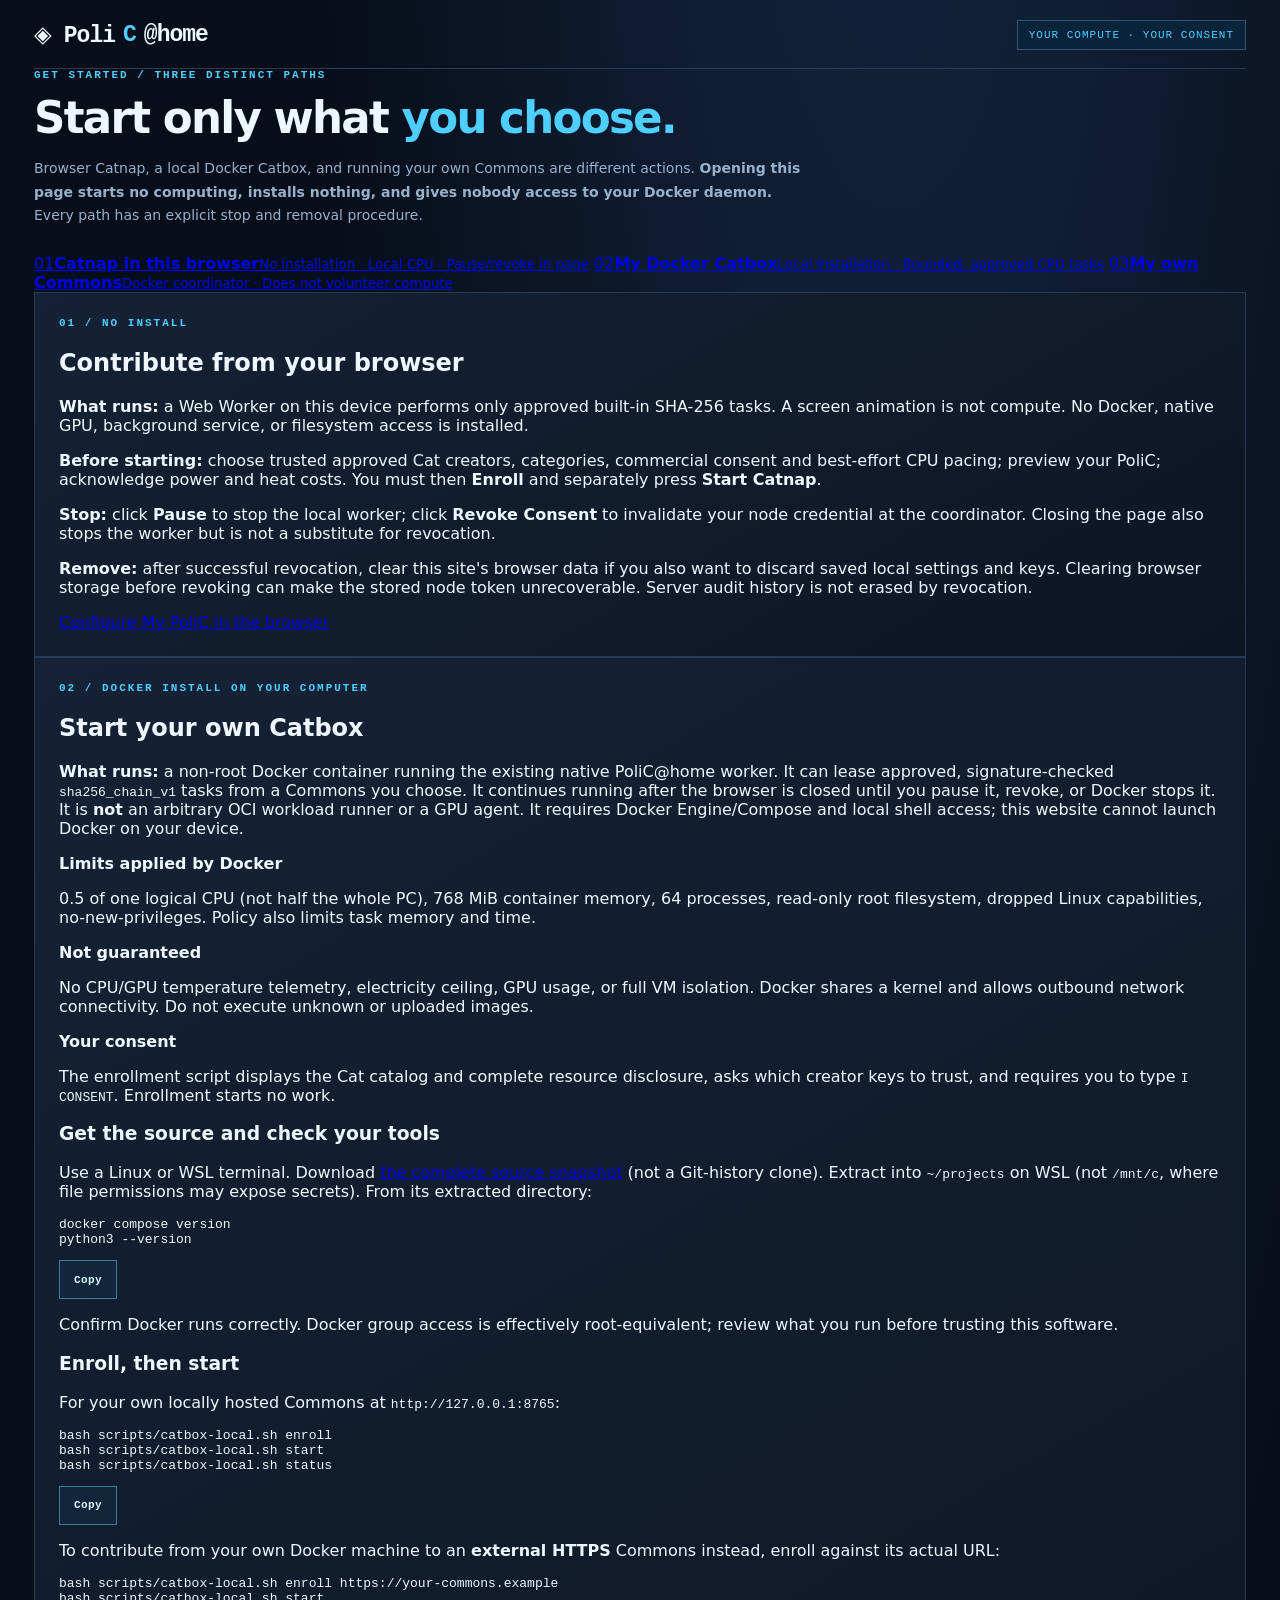
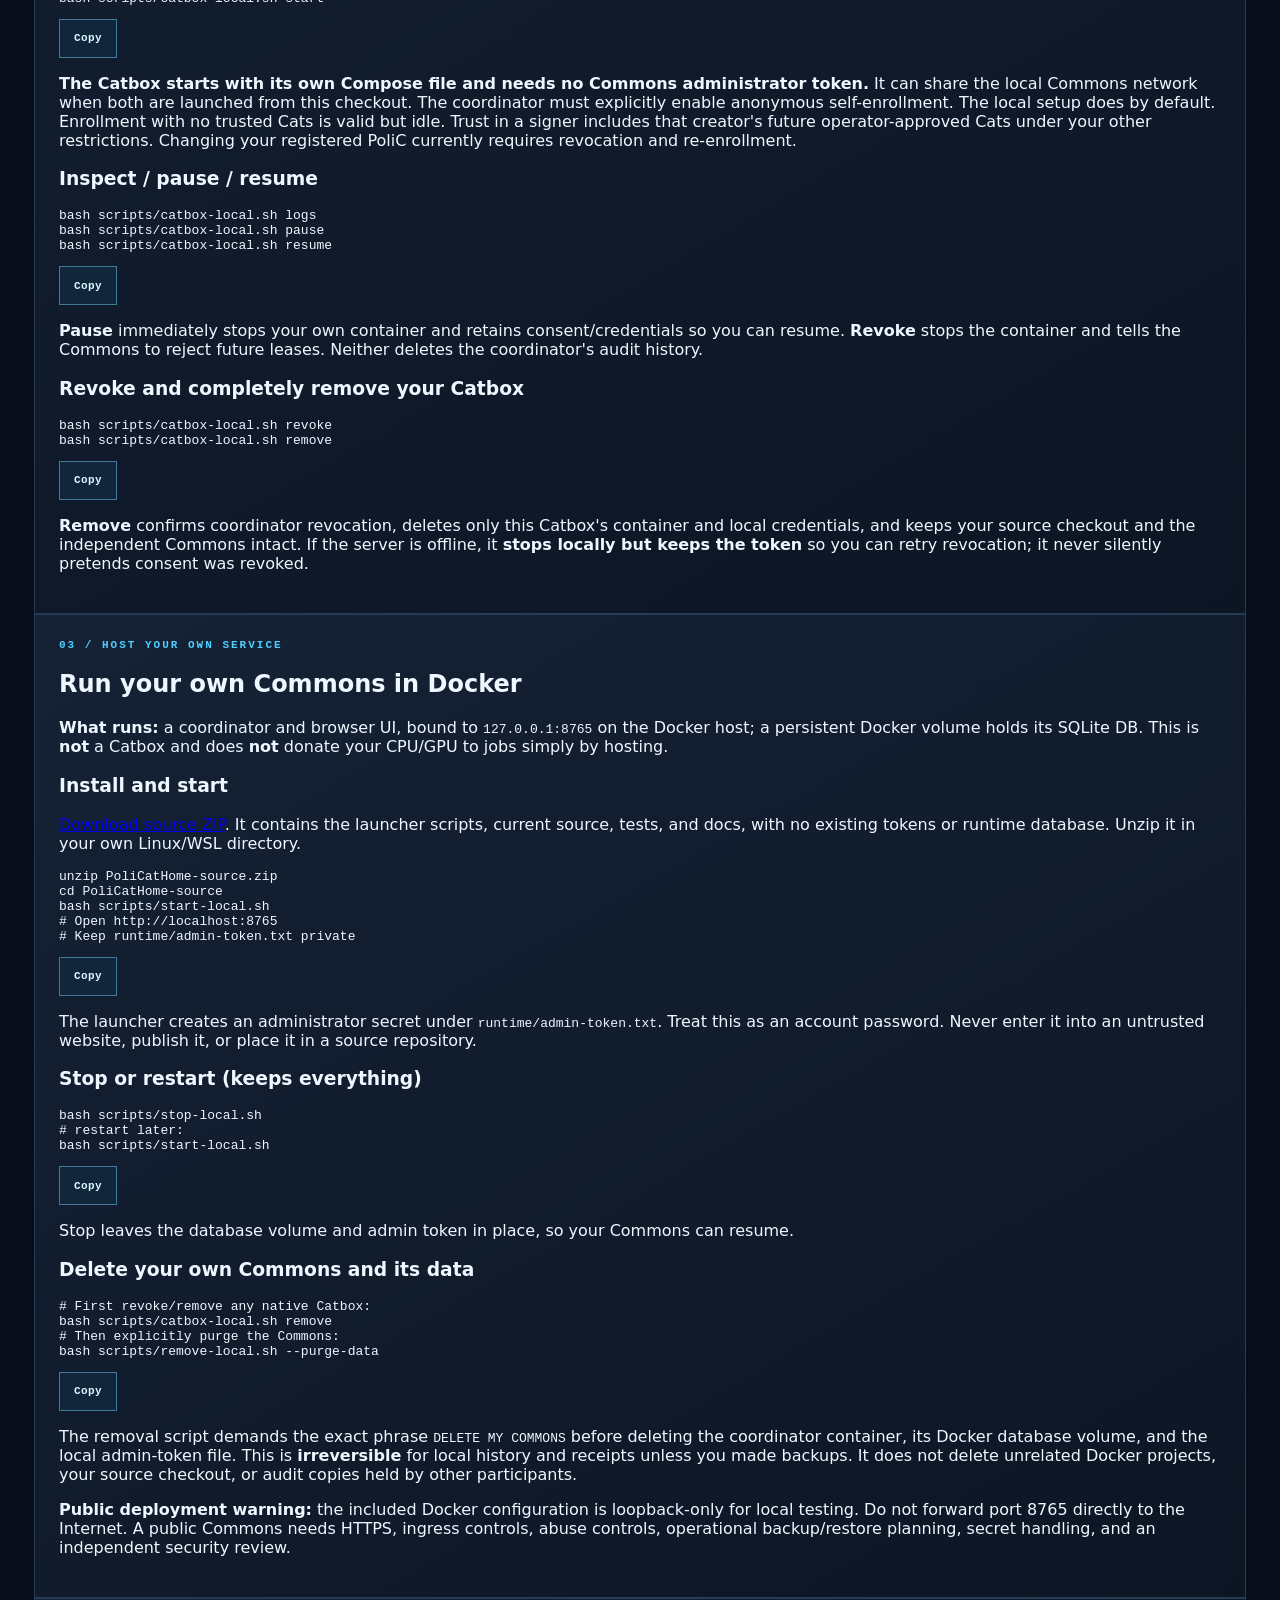
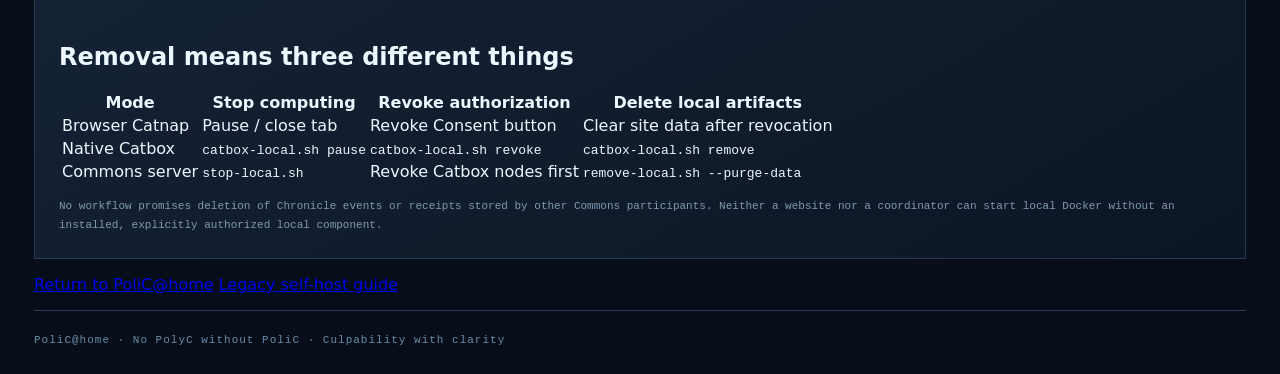
==== polyc/web/participate.html @ c17ad718 "lowering implementation bar and fluid transition from client to host" ====
<!doctype html>
<html lang="en"><head><meta charset="utf-8"><meta name="viewport" content="width=device-width,initial-scale=1">
<title>PoliC@home · Start, stop, and remove</title><link rel="stylesheet" href="/web/style.css"><script defer src="/web/guide.js"></script></head>
<body><div class="app-shell"><header class="masthead"><a href="/" class="brand">◈ Poli<span class="accent">C</span>@home</a><span class="tag">YOUR COMPUTE · YOUR CONSENT</span></header>
<main class="guide">
<div class="eyebrow">GET STARTED / THREE DISTINCT PATHS</div>
<h1>Start only what <em>you choose.</em></h1>
<p class="intro">Browser Catnap, a local Docker Catbox, and running your own Commons are different actions. <strong>Opening this page starts no computing, installs nothing, and gives nobody access to your Docker daemon.</strong> Every path has an explicit stop and removal procedure.</p>
<div class="path-grid">
<a class="path-card" href="#browser"><span class="path-num">01</span><strong>Catnap in this browser</strong><small>No installation · Local CPU · Pause/revoke in page</small></a>
<a class="path-card" href="#catbox"><span class="path-num">02</span><strong>My Docker Catbox</strong><small>Local installation · Bounded, approved CPU tasks</small></a>
<a class="path-card" href="#commons"><span class="path-num">03</span><strong>My own Commons</strong><small>Docker coordinator · Does not volunteer compute</small></a>
</div>
<section class="surface guide-section" id="browser">
<div class="eyebrow">01 / NO INSTALL</div><h2>Contribute from your browser</h2>
<p><strong>What runs:</strong> a Web Worker on this device performs only approved built-in SHA-256 tasks. A screen animation is not compute. No Docker, native GPU, background service, or filesystem access is installed.</p>
<p><strong>Before starting:</strong> choose trusted approved Cat creators, categories, commercial consent and best-effort CPU pacing; preview your PoliC; acknowledge power and heat costs. You must then <strong>Enroll</strong> and separately press <strong>Start Catnap</strong>.</p>
<p><strong>Stop:</strong> click <strong>Pause</strong> to stop the local worker; click <strong>Revoke Consent</strong> to invalidate your node credential at the coordinator. Closing the page also stops the worker but is not a substitute for revocation.</p>
<p><strong>Remove:</strong> after successful revocation, clear this site's browser data if you also want to discard saved local settings and keys. Clearing browser storage <em>before</em> revoking can make the stored node token unrecoverable. Server audit history is not erased by revocation.</p>
<a class="guide-action" href="/#contribute">Configure My PoliC in the browser</a>
</section>
<section class="surface guide-section" id="catbox">
<div class="eyebrow">02 / DOCKER INSTALL ON YOUR COMPUTER</div><h2>Start your own Catbox</h2>
<p><strong>What runs:</strong> a non-root Docker container running the existing native PoliC@home worker. It can lease approved, signature-checked <code>sha256_chain_v1</code> tasks from a Commons you choose. It continues running after the browser is closed until you pause it, revoke, or Docker stops it. It is <strong>not</strong> an arbitrary OCI workload runner or a GPU agent. It requires Docker Engine/Compose and local shell access; this website cannot launch Docker on your device.</p>
<div class="disclosure-grid"><div><strong>Limits applied by Docker</strong><p>0.5 of one logical CPU (not half the whole PC), 768 MiB container memory, 64 processes, read-only root filesystem, dropped Linux capabilities, no-new-privileges. Policy also limits task memory and time.</p></div><div><strong>Not guaranteed</strong><p>No CPU/GPU temperature telemetry, electricity ceiling, GPU usage, or full VM isolation. Docker shares a kernel and allows outbound network connectivity. Do not execute unknown or uploaded images.</p></div><div><strong>Your consent</strong><p>The enrollment script displays the Cat catalog and complete resource disclosure, asks which creator keys to trust, and requires you to type <code>I CONSENT</code>. Enrollment starts no work.</p></div></div>
<h3>Get the source and check your tools</h3>
<p>Use a Linux or WSL terminal. Download <a href="/web/downloads/PoliCatHome-source.zip" download="PoliCatHome-source.zip">the complete source snapshot</a> (not a Git-history clone). Extract into <code>~/projects</code> on WSL (not <code>/mnt/c</code>, where file permissions may expose secrets). From its extracted directory:</p>
<div class="command"><pre id="cmd-check">docker compose version
python3 --version</pre><button class="secondary" data-copy="cmd-check">Copy</button></div>
<p>Confirm Docker runs correctly. Docker group access is effectively root-equivalent; review what you run before trusting this software.</p>
<h3>Enroll, then start</h3>
<p>For your own locally hosted Commons at <code>http://127.0.0.1:8765</code>:</p>
<div class="command"><pre id="cmd-cat-enroll">bash scripts/catbox-local.sh enroll
bash scripts/catbox-local.sh start
bash scripts/catbox-local.sh status</pre><button class="secondary" data-copy="cmd-cat-enroll">Copy</button></div>
<p>To contribute from your own Docker machine to an <strong>external HTTPS</strong> Commons instead, enroll against its actual URL:</p>
<div class="command"><pre id="cmd-cat-remote">bash scripts/catbox-local.sh enroll https://your-commons.example
bash scripts/catbox-local.sh start</pre><button class="secondary" data-copy="cmd-cat-remote">Copy</button></div>
<p><strong>The Catbox starts with its own Compose file and needs no Commons administrator token.</strong> It can share the local Commons network when both are launched from this checkout. The coordinator must explicitly enable anonymous self-enrollment. The local setup does by default. Enrollment with no trusted Cats is valid but idle. Trust in a signer includes that creator's <em>future</em> operator-approved Cats under your other restrictions. Changing your registered PoliC currently requires revocation and re-enrollment.</p>
<h3>Inspect / pause / resume</h3>
<div class="command"><pre id="cmd-cat-control">bash scripts/catbox-local.sh logs
bash scripts/catbox-local.sh pause
bash scripts/catbox-local.sh resume</pre><button class="secondary" data-copy="cmd-cat-control">Copy</button></div>
<p><strong>Pause</strong> immediately stops your own container and retains consent/credentials so you can resume. <strong>Revoke</strong> stops the container and tells the Commons to reject future leases. Neither deletes the coordinator's audit history.</p>
<h3>Revoke and completely remove your Catbox</h3>
<div class="command"><pre id="cmd-cat-remove">bash scripts/catbox-local.sh revoke
bash scripts/catbox-local.sh remove</pre><button class="secondary" data-copy="cmd-cat-remove">Copy</button></div>
<p><strong>Remove</strong> confirms coordinator revocation, deletes only this Catbox's container and local credentials, and keeps your source checkout and the independent Commons intact. If the server is offline, it <strong>stops locally but keeps the token</strong> so you can retry revocation; it never silently pretends consent was revoked.</p>
</section>
<section class="surface guide-section" id="commons">
<div class="eyebrow">03 / HOST YOUR OWN SERVICE</div><h2>Run your own Commons in Docker</h2>
<p><strong>What runs:</strong> a coordinator and browser UI, bound to <code>127.0.0.1:8765</code> on the Docker host; a persistent Docker volume holds its SQLite DB. This is <strong>not</strong> a Catbox and does <strong>not</strong> donate your CPU/GPU to jobs simply by hosting.</p>
<h3>Install and start</h3>
<p><a href="/web/downloads/PoliCatHome-source.zip" download="PoliCatHome-source.zip">Download source ZIP</a>. It contains the launcher scripts, current source, tests, and docs, with no existing tokens or runtime database. Unzip it in your own Linux/WSL directory.</p>
<div class="command"><pre id="cmd-server">unzip PoliCatHome-source.zip
cd PoliCatHome-source
bash scripts/start-local.sh
# Open http://localhost:8765
# Keep runtime/admin-token.txt private</pre><button class="secondary" data-copy="cmd-server">Copy</button></div>
<p>The launcher creates an administrator secret under <code>runtime/admin-token.txt</code>. Treat this as an account password. Never enter it into an untrusted website, publish it, or place it in a source repository.</p>
<h3>Stop or restart (keeps everything)</h3>
<div class="command"><pre id="cmd-server-stop">bash scripts/stop-local.sh
# restart later:
bash scripts/start-local.sh</pre><button class="secondary" data-copy="cmd-server-stop">Copy</button></div>
<p>Stop leaves the database volume and admin token in place, so your Commons can resume.</p>
<h3>Delete your own Commons and its data</h3>
<div class="command"><pre id="cmd-server-remove"># First revoke/remove any native Catbox:
bash scripts/catbox-local.sh remove
# Then explicitly purge the Commons:
bash scripts/remove-local.sh --purge-data</pre><button class="secondary" data-copy="cmd-server-remove">Copy</button></div>
<p>The removal script demands the exact phrase <code>DELETE MY COMMONS</code> before deleting the coordinator container, its Docker database volume, and the local admin-token file. This is <strong>irreversible</strong> for local history and receipts unless you made backups. It does not delete unrelated Docker projects, your source checkout, or audit copies held by other participants.</p>
<p><strong>Public deployment warning:</strong> the included Docker configuration is loopback-only for local testing. Do not forward port 8765 directly to the Internet. A public Commons needs HTTPS, ingress controls, abuse controls, operational backup/restore planning, secret handling, and an independent security review.</p>
</section>
<section class="surface guide-section" id="remove"><h2>Removal means three different things</h2>
<table class="guide-table"><thead><tr><th>Mode</th><th>Stop computing</th><th>Revoke authorization</th><th>Delete local artifacts</th></tr></thead>
<tbody><tr><td>Browser Catnap</td><td>Pause / close tab</td><td>Revoke Consent button</td><td>Clear site data after revocation</td></tr><tr><td>Native Catbox</td><td><code>catbox-local.sh pause</code></td><td><code>catbox-local.sh revoke</code></td><td><code>catbox-local.sh remove</code></td></tr><tr><td>Commons server</td><td><code>stop-local.sh</code></td><td>Revoke Catbox nodes first</td><td><code>remove-local.sh --purge-data</code></td></tr></tbody></table>
<p class="helper">No workflow promises deletion of Chronicle events or receipts stored by other Commons participants. Neither a website nor a coordinator can start local Docker without an installed, explicitly authorized local component.</p>
</section>
<p class="guide-bottom"><a class="guide-action" href="/">Return to PoliC@home</a> <a href="/web/self-host.html">Legacy self-host guide</a></p>
<p id="copyFeedback" class="notice" role="status" aria-live="polite"></p>
</main><footer>PoliC@home · No PolyC without PoliC · Culpability with clarity</footer></div></body></html>
---- web/style.css ----
:root {--bg:#080e19;--panel:#111b2b;--deep:#0b1423;--edge:#273b54;--sub:#97b1cb;--text:#eef7ff;--accent:#4ecfff;--green:#64e9ad;--red:#ff938b;--mono:ui-monospace,SFMono-Regular,Consolas,Liberation Mono,monospace;font-family:Inter,ui-sans-serif,system-ui,-apple-system,Segoe UI,Arial,sans-serif;color:var(--text);background:var(--bg);font-synthesis:none}
*{box-sizing:border-box}body{margin:0;background:radial-gradient(ellipse at 70% -20%,#152844 0,transparent 47%),#080e19;min-height:100vh}button,input,select,textarea{font:inherit}button{cursor:pointer}button:disabled{opacity:.45;cursor:not-allowed}.app-shell{max-width:1440px;margin:auto;padding:0 34px}.masthead{display:flex;align-items:center;gap:18px;justify-content:space-between;border-bottom:1px solid var(--edge);padding:20px 0 18px}.brand{font-family:var(--mono);font-size:23px;font-weight:900;letter-spacing:-1px;text-decoration:none;color:var(--text);display:flex;align-items:center;gap:8px}.brand small{display:inline-block;color:var(--accent);font-size:13px;letter-spacing:-1px}.mark{color:var(--accent);font-size:34px}.accent{color:var(--accent)}.mast-middle{color:var(--sub);font:11px var(--mono);letter-spacing:2px}.mast-version{opacity:.55}.spark{display:inline-block;background:var(--green);width:7px;height:7px;border-radius:50%;box-shadow:0 0 13px var(--green);margin-right:8px}.tag{font:11px var(--mono);letter-spacing:1px;padding:8px 11px;border:1px solid #335274;color:var(--accent);background:#09243a}.tag.warn{color:#ffcb79;border-color:#70532c;background:#281d14}.main-nav{display:flex;gap:0;border-bottom:1px solid var(--edge);padding-top:9px}.nav-btn{flex:0 1 240px;background:none;border:0;border-bottom:3px solid transparent;color:#b4c9dc;padding:17px 10px;text-align:left;font:700 15px var(--mono)}.nav-btn span{display:block;font:11px var(--mono);color:var(--sub);margin:6px 0 0 24px}.nav-btn.selected{border-bottom-color:var(--accent);color:white}.nav-btn:hover{background:#122238}.panel{display:none;padding-top:35px}.panel.visible{display:block}.eyebrow,.corner-label{font:700 11px var(--mono);letter-spacing:2px;color:var(--accent)}h1{font-size:clamp(27px,3.4vw,47px);line-height:1.12;margin:13px 0 14px;letter-spacing:-1.7px;font-weight:780;max-width:780px}h1 em{font-style:normal;color:var(--accent)}.intro{color:var(--sub);font-size:14px;line-height:1.7;max-width:780px;margin:0 0 26px}.intro-grid{display:flex;justify-content:space-between;align-items:center;gap:28px}.hero-readout{flex:0 0 180px;display:flex;flex-direction:column;border-left:1px solid var(--edge);padding-left:28px}.hero-readout strong{font:600 51px var(--mono);color:white}.hero-readout small{font:11px var(--mono);color:var(--sub)}.scene-nav{display:flex;align-items:center;flex-wrap:wrap;gap:6px;margin:10px 0 0}.chip,.text-btn{background:#102237;border:1px solid #2a4767;color:#94bfdf;font:11px var(--mono);letter-spacing:1px;padding:12px 16px}.chip.active{background:#0b395b;border-color:var(--accent);color:#d3f6ff}.chip:hover,.text-btn:hover{background:#24445c;color:white}.grow{flex:1}.text-btn{background:none;border-color:transparent}.screen-shell{position:relative;width:100%;aspect-ratio:2.3;min-height:350px;overflow:hidden;background:radial-gradient(ellipse at 50% 56%,#102f5b,#01050c 73%);border:1px solid #37678d;box-shadow:inset 0 0 100px #030814,0 11px 40px #0008}.screen-shell:fullscreen{width:100vw;height:100vh;aspect-ratio:auto;border:none}.screen-shell canvas{width:100%;height:100%;display:block;outline:none}.screen-grain{position:absolute;inset:0;pointer-events:none;background:repeating-linear-gradient(to bottom,transparent 0 3px,#6fc9ff05 4px 5px);mix-blend-mode:screen}.screen-overlay{position:absolute;pointer-events:none;display:flex;flex-direction:column;gap:8px}.top-left{top:22px;left:23px}.top-right{top:22px;right:23px;text-align:right}.bottom-left{bottom:30px;left:23px}.bottom-right{bottom:30px;right:23px;text-align:right;max-width:42%}.screen-overlay .tiny{color:#71accb;font:10px var(--mono);letter-spacing:1.2px}.screen-overlay strong{font:12px var(--mono);letter-spacing:1px;color:#c4e9f5;text-shadow:0 0 10px #6abdfa}.bottom-left strong{font:35px var(--mono)}.screen-message{position:absolute;left:50%;top:50%;transform:translate(-50%,-50%);padding:12px 24px;font:11px var(--mono);letter-spacing:2px;color:#ffcf8a;border:1px solid #735733;background:#160c0588;pointer-events:none}.screen-message[hidden]{display:none}.dash-grid,.two-cols{display:grid;grid-template-columns:1fr 1fr;gap:18px;margin-top:18px}.surface{padding:24px;background:linear-gradient(150deg,#152235,#0c1524);border:1px solid var(--edge);min-width:0}.surface-title{font:700 13px var(--mono);color:#eff7ff;letter-spacing:1px;border-bottom:1px solid #2d4058;padding-bottom:15px;margin-bottom:18px;display:flex;justify-content:space-between;gap:12px}.surface-title span{color:var(--sub);font:10px var(--mono);letter-spacing:1px;text-align:right}.form-row{display:flex;flex-direction:column;gap:8px;margin:12px 0}.form-row label{font:12px var(--mono);color:#b2cde1}.form-row output{color:var(--accent)}input:not([type=checkbox]):not([type=range]):not([type=file]),textarea,select{background:#081422;border:1px solid #36536e;color:white;outline:none;border-radius:2px;padding:12px 13px;width:100%;font:13px var(--mono)}textarea{resize:vertical}input:focus,select:focus,textarea:focus{border-color:#42bded;box-shadow:0 0 0 2px #42bded33}input[type=range]{accent-color:#62d8ff;width:100%}.inline-actions{display:flex;flex-wrap:wrap;gap:9px;margin-top:17px}button.primary,button.secondary,button.danger,.file-trigger{border:1px solid #40799a;background:#113454;color:#d9f8ff;min-height:39px;padding:10px 14px;font:700 11px var(--mono);letter-spacing:.4px;display:inline-flex;align-items:center;justify-content:center;gap:5px}.primary:hover,.secondary:hover,.file-trigger:hover{background:#205575}.primary{background:#155173!important;border-color:#50cfff!important}.secondary{background:#12263b!important}.danger{background:#4f2630!important;border-color:#9b515a!important;color:#ffd7d7!important}.wide{width:100%}.file-trigger input{display:none}.helper{color:#819ab2;font:11px/1.65 var(--mono);margin:13px 0 0}.notice{color:var(--green);font:11px/1.6 var(--mono);margin-top:13px;white-space:pre-wrap;overflow-wrap:anywhere}.notice.error{color:var(--red)}.feed-surface{margin:18px 0 30px}.feed{max-height:225px;overflow-y:auto}.feed-entry{display:grid;grid-template-columns:136px 155px 1fr;gap:15px;border-top:1px solid #263749;padding:10px 3px;color:#c2d6e7;font:12px/1.6 var(--mono)}.feed-entry time,.feed-entry .kind{color:#6c99b2}.feed-entry .kind{color:#73d0fa}.status-line{display:flex;align-items:center;gap:12px;flex-wrap:wrap;font:11px var(--mono)}.status-line #workStatus{color:var(--accent);margin-left:auto}.meter{height:9px;background:#0c1824;border:1px solid #234460;margin:24px 0}.meter>div{height:100%;width:0%;background:linear-gradient(90deg,#2f75ab,#7bddff);transition:width .15s}.check-row{display:flex;align-items:center;gap:8px;font:12px var(--mono);color:#a9c0d3;padding:10px 0}.split-fields{display:grid;grid-template-columns:1fr 1fr;gap:12px}.constitutional{margin:23px 0}.constitutional>div{display:grid;grid-template-columns:35px 1fr auto;padding:15px 5px;gap:8px;border-bottom:1px solid var(--edge);font:12px var(--mono);color:var(--accent)}.constitutional strong{color:#e7f6fc}.constitutional small{color:var(--sub);text-align:right}.workshop-aside>p{font-size:13px;line-height:1.7;color:var(--sub)}.key-block{font:11px/1.6 var(--mono);display:block;color:#8cceef;background:#071524;border:1px solid #2d4560;padding:15px;margin:15px 0;white-space:pre-wrap;overflow-wrap:anywhere;min-height:45px}.proposal-list{margin-top:14px}.proposal{border:1px solid #284460;margin-top:10px;padding:15px;background:#0b1a29}.proposal strong{font:13px var(--mono)}.proposal small{display:block;color:var(--sub);margin:8px 0;overflow-wrap:anywhere;font:10px var(--mono)}.proposal .inline-actions{margin-top:11px}footer{display:flex;gap:14px;align-items:center;border-top:1px solid var(--edge);padding:23px 0 28px;color:#688da8;font:11px var(--mono);letter-spacing:1px}footer span{color:#45bfef}.footer-right{margin-left:auto}[hidden]{display:none!important}
@media(max-width:880px){.app-shell{padding:0 16px}.mast-middle{display:none}.intro-grid{align-items:flex-start}.hero-readout{flex-basis:120px}.hero-readout strong{font-size:36px}.dash-grid,.two-cols{grid-template-columns:1fr}.screen-shell{aspect-ratio:1.5;min-height:315px}.screen-overlay strong{font-size:10px}.feed-entry{grid-template-columns:80px 110px 1fr;gap:5px;font-size:10px}.surface-title span{font-size:9px}footer{font-size:9px}}@media(max-width:580px){.intro-grid{display:block}.hero-readout{border-left:none;border-top:1px solid var(--edge);padding:10px 0;margin-bottom:10px}.nav-btn{font-size:12px;padding:12px 6px}.nav-btn span{font-size:9px;margin-left:0}.chip{padding:10px 9px;font-size:10px}.top-right{right:10px}.top-left{left:10px}.bottom-left{left:10px}.bottom-right{right:10px}.screen-shell{min-height:280px}.surface{padding:17px}.split-fields{gap:8px}footer .footer-right{display:none}}

/* Contributor capability and replicability affordances */
.nav-link{display:block;flex:0 1 230px;text-decoration:none;color:#a9d7eb;border-bottom:3px solid transparent;padding:17px 10px;font:700 15px var(--mono)}.nav-link span{display:block;font:11px var(--mono);color:var(--sub);margin:6px 0 0 24px}.nav-link:hover{background:#122238;color:white}.capability-panel{border:1px solid #376887;background:#101e30;padding:21px 23px;margin:0 0 23px}.capability-lead{line-height:1.65;color:#c7ddeb;font-size:13px;margin:0 0 16px}.capability-grid{display:grid;grid-template-columns:repeat(3,minmax(0,1fr));gap:12px}.capability-item{padding:15px;border:1px solid #38556d;background:#091625}.capability-item strong{font:700 11px var(--mono);color:#8ad9ff}.capability-item.available strong{color:var(--green)}.capability-item.unavailable strong{color:#ffab9d}.capability-item p{font-size:12px;color:#bed0df;line-height:1.6;margin-bottom:0}.source-panel{margin:22px 0 35px;scroll-margin-top:20px}.source-panel h2{font-size:clamp(24px,3vw,34px);margin:12px 0}.source-panel>p{max-width:850px;line-height:1.7;color:#b5cce0;font-size:13px}.source-actions{display:flex;flex-wrap:wrap;gap:12px;margin:18px 0}.source-download,.source-guide{display:inline-block;padding:14px 18px;color:#e8faff;background:#155173;border:1px solid #54c7ed;text-decoration:none;font:700 12px var(--mono)}.source-guide{background:#14283b;border-color:#41657d}.source-download:hover,.source-guide:hover{background:#246185}.source-steps{border-top:1px solid #38556d;margin-top:18px;padding-top:18px;font-size:12px;color:#bacfe0}.source-steps pre{overflow-x:auto;white-space:pre;background:#06111c;border:1px solid #35516a;padding:14px;color:#98e3ee;font:12px/1.7 var(--mono)}.source-steps p{line-height:1.6}.source-panel code,.capability-panel code{overflow-wrap:anywhere}@media(max-width:880px){.capability-grid{grid-template-columns:1fr}.nav-link{font-size:12px;padding:12px 8px}.nav-link span{font-size:9px;margin-left:0}}@media(max-width:580px){.capability-panel{padding:15px}.source-steps pre{font-size:10px}.nav-link{flex:1;min-width:110px}}
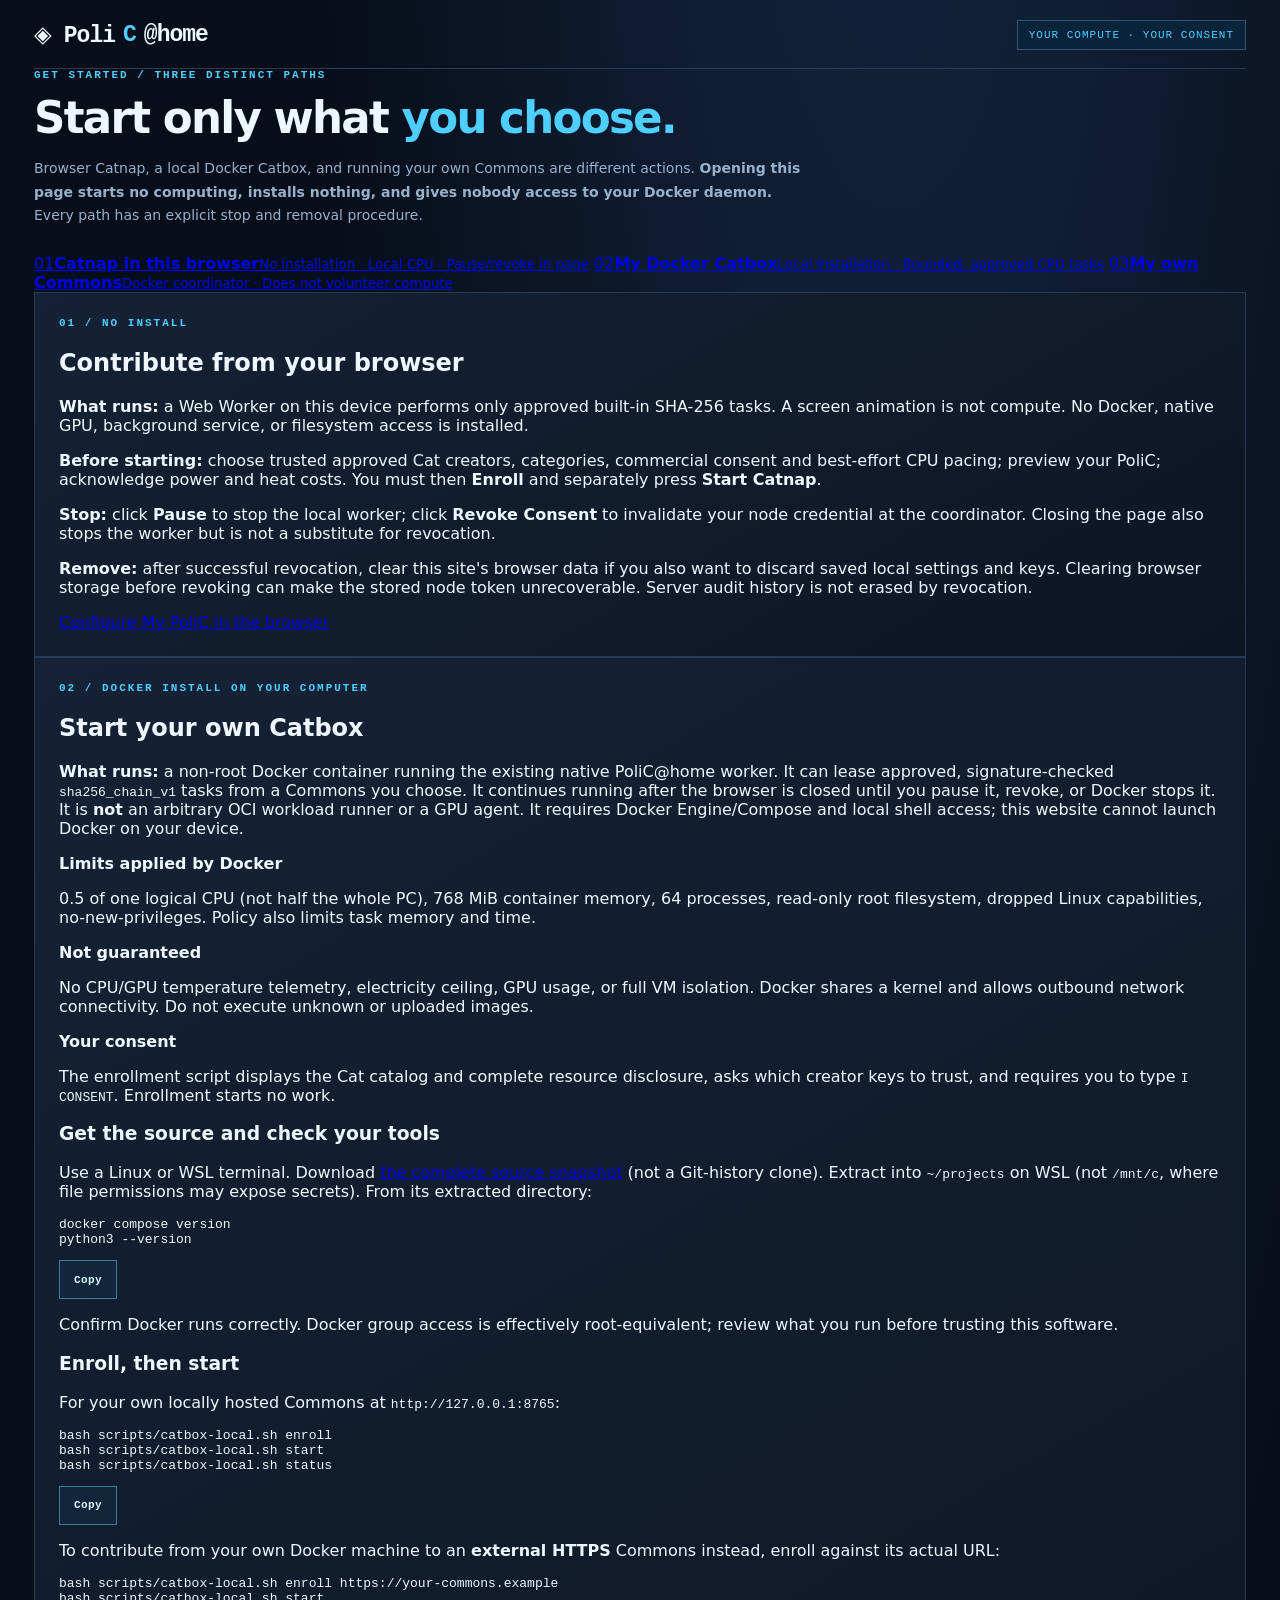
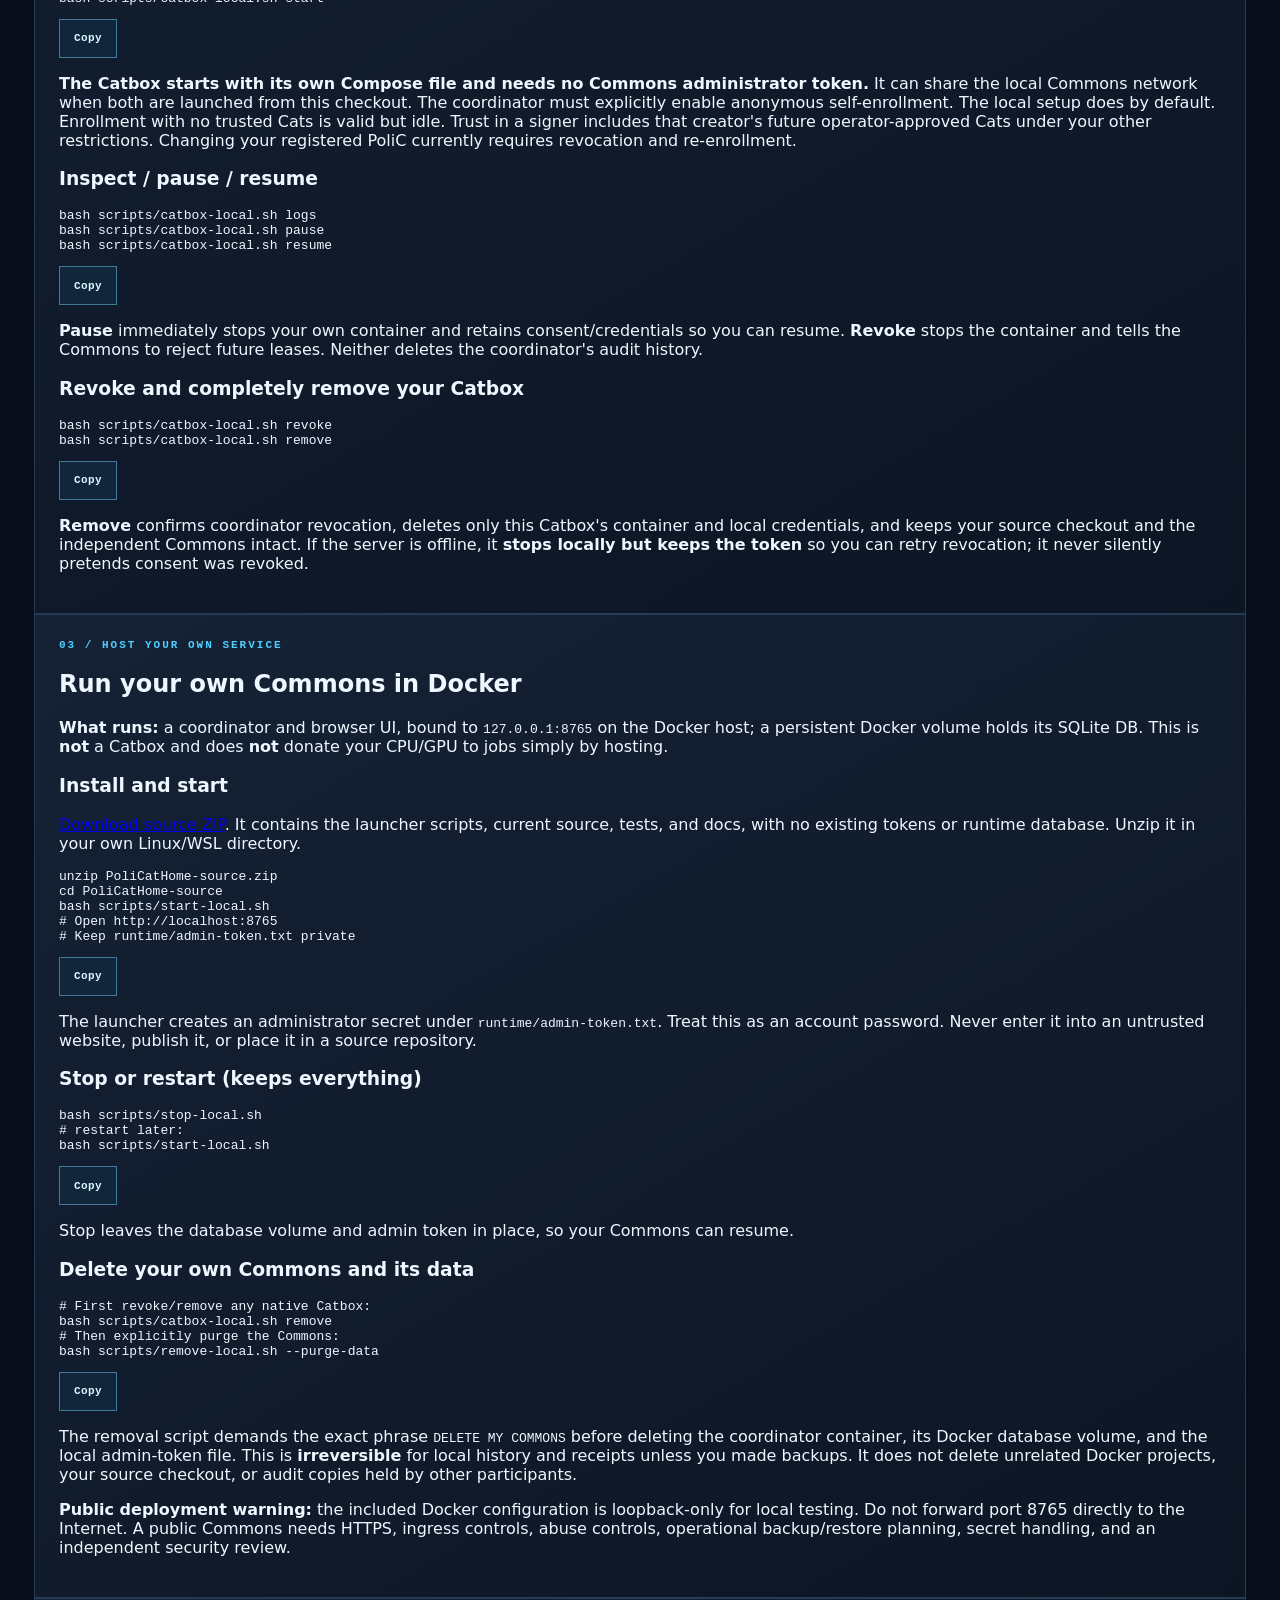
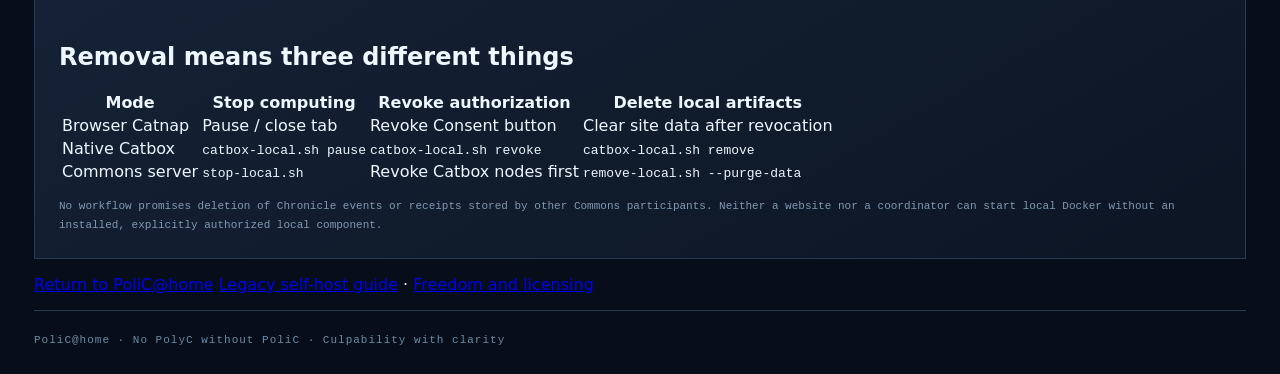
==== commit 17b1248d: "applied license" ====
--- a/polyc/web/participate.html
+++ b/polyc/web/participate.html
@@ -76,6 +76,6 @@
 <tbody><tr><td>Browser Catnap</td><td>Pause / close tab</td><td>Revoke Consent button</td><td>Clear site data after revocation</td></tr><tr><td>Native Catbox</td><td><code>catbox-local.sh pause</code></td><td><code>catbox-local.sh revoke</code></td><td><code>catbox-local.sh remove</code></td></tr><tr><td>Commons server</td><td><code>stop-local.sh</code></td><td>Revoke Catbox nodes first</td><td><code>remove-local.sh --purge-data</code></td></tr></tbody></table>
 <p class="helper">No workflow promises deletion of Chronicle events or receipts stored by other Commons participants. Neither a website nor a coordinator can start local Docker without an installed, explicitly authorized local component.</p>
 </section>
-<p class="guide-bottom"><a class="guide-action" href="/">Return to PoliC@home</a> <a href="/web/self-host.html">Legacy self-host guide</a></p>
+<p class="guide-bottom"><a class="guide-action" href="/">Return to PoliC@home</a> <a href="/web/self-host.html">Legacy self-host guide</a> · <a href="/web/licenses.html">Freedom and licensing</a></p>
 <p id="copyFeedback" class="notice" role="status" aria-live="polite"></p>
 </main><footer>PoliC@home · No PolyC without PoliC · Culpability with clarity</footer></div></body></html>
